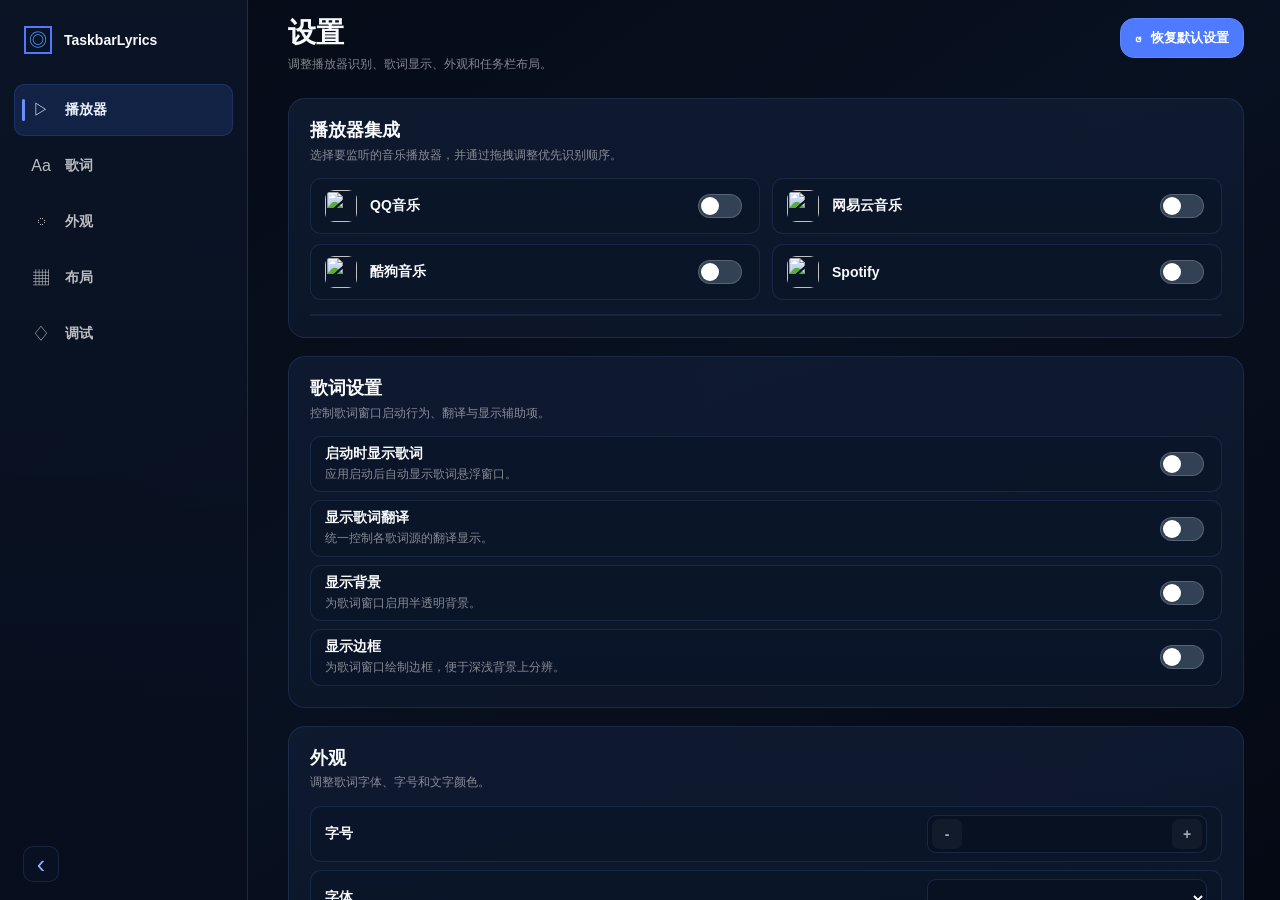
==== TaskbarLyrics.App/Web/Settings/settings.html @ d5cdf422 "pref 歌词样式调整" ====
<!doctype html>
<html lang="zh-CN">
<head>
  <meta charset="utf-8">
  <meta name="viewport" content="width=device-width, initial-scale=1">
  <title>TaskbarLyrics 设置</title>
  <link rel="stylesheet" href="settings.css">
</head>
<body>
  <div class="window">
    <aside id="sidebar" class="sidebar">
      <div class="brand">
        <div class="brand-icon">◎</div>
        <strong>TaskbarLyrics</strong>
      </div>
      <nav class="nav">
        <button class="nav-item active" data-target="players"><span>▷</span><b>播放器</b></button>
        <button class="nav-item" data-target="lyrics"><span>Aa</span><b>歌词</b></button>
        <button class="nav-item" data-target="appearance"><span>◌</span><b>外观</b></button>
        <button class="nav-item" data-target="layout"><span>▦</span><b>布局</b></button>
        <button class="nav-item" data-target="debug"><span>♢</span><b>调试</b></button>
      </nav>
      <button id="sidebarToggle" class="collapse" title="收缩侧边栏">‹</button>
    </aside>

    <main class="main">
      <header class="header">
        <div>
          <h1>设置</h1>
          <p>调整播放器识别、歌词显示、外观和任务栏布局。</p>
        </div>
        <button id="resetButton" class="reset"><span>↺</span>恢复默认设置</button>
      </header>

      <div id="content" class="content">
        <section id="players" class="card reveal">
          <h2>播放器集成</h2>
          <p class="section-desc">选择要监听的音乐播放器，并通过拖拽调整优先识别顺序。</p>
          <div class="players">
            <label class="player"><img class="app-icon" src="../../Assets/PlayerIcons/QQ音乐.png" alt=""><strong>QQ音乐</strong><input data-key="enableQQMusic" type="checkbox"></label>
            <label class="player"><img class="app-icon" src="../../Assets/PlayerIcons/网易云音乐.png" alt=""><strong>网易云音乐</strong><input data-key="enableNetease" type="checkbox"></label>
            <label class="player"><img class="app-icon" src="../../Assets/PlayerIcons/酷狗音乐.png" alt=""><strong>酷狗音乐</strong><input data-key="enableKugou" type="checkbox"></label>
            <label class="player"><img class="app-icon" src="../../Assets/PlayerIcons/spotify.png" alt=""><strong>Spotify</strong><input data-key="enableSpotify" type="checkbox"></label>
          </div>
          <div id="sourceOrder" class="order" aria-label="播放器识别顺序"></div>
        </section>

        <section id="lyrics" class="card reveal">
          <h2>歌词设置</h2>
          <p class="section-desc">控制歌词窗口启动行为、翻译与显示辅助项。</p>
          <div class="rows">
            <label class="row"><span><strong>启动时显示歌词</strong><small>应用启动后自动显示歌词悬浮窗口。</small></span><input data-key="showLyricsOnStartup" type="checkbox"></label>
            <label class="row"><span><strong>显示歌词翻译</strong><small>统一控制各歌词源的翻译显示。</small></span><input data-key="showLyricTranslation" type="checkbox"></label>
            <label class="row"><span><strong>显示背景</strong><small>为歌词窗口启用半透明背景。</small></span><input data-key="showBackground" type="checkbox"></label>
            <label class="row"><span><strong>显示边框</strong><small>为歌词窗口绘制边框，便于深浅背景上分辨。</small></span><input data-key="showBorder" type="checkbox"></label>
          </div>
        </section>

        <section id="appearance" class="card reveal">
          <h2>外观</h2>
          <p class="section-desc">调整歌词字体、字号和文字颜色。</p>
          <div class="rows">
            <label class="form-row"><strong>字号</strong><div class="stepper" data-key="fontSize" data-min="10" data-max="40" data-step="1" data-decimals="0"><button data-step="-1">-</button><input data-key="fontSize" inputmode="decimal"><button data-step="1">+</button></div></label>
            <label class="form-row"><strong>字体</strong><select data-key="fontFamily"></select></label>
            <label class="form-row"><strong>字重</strong><select data-key="fontWeight"><option value="Light">细体</option><option value="Normal">常规</option><option value="Medium">中等</option><option value="SemiBold">半粗体</option><option value="Bold">粗体</option></select></label>
            <div class="form-row"><strong>文字颜色</strong><div id="colorPicker" class="color-control" role="button" tabindex="0"><span id="colorSwatch" class="swatch"></span><input data-key="foregroundColor" spellcheck="false"><i>✎</i></div></div>
          </div>
        </section>

        <section id="layout" class="card reveal">
          <h2>窗口设置</h2>
          <p class="section-desc">调整任务栏歌词窗口的位置、宽度与透明度。</p>
          <div class="rows">
            <label class="form-row"><span><strong>背景不透明度</strong><small>范围 0 到 1，数值越大背景越不透明。</small></span><div class="stepper" data-key="backgroundOpacity" data-min="0" data-max="1" data-step="0.05" data-decimals="2"><button data-step="-1">-</button><input data-key="backgroundOpacity" inputmode="decimal"><button data-step="1">+</button></div></label>
            <label class="form-row"><strong>窗口宽度 (px)</strong><div class="stepper" data-key="windowWidth" data-min="320" data-max="1400" data-step="10" data-decimals="0"><button data-step="-1">-</button><input data-key="windowWidth" inputmode="decimal"><button data-step="1">+</button></div></label>
            <label class="form-row"><strong>水平锚点</strong><select data-key="horizontalAnchor"><option value="Left">左侧</option><option value="Center">居中</option><option value="Right">右侧</option></select></label>
            <label class="form-row"><strong>X 偏移 (px)</strong><div class="stepper" data-key="xOffset" data-min="-2000" data-max="2000" data-step="10" data-decimals="0"><button data-step="-1">-</button><input data-key="xOffset" inputmode="decimal"><button data-step="1">+</button></div></label>
            <label class="form-row"><strong>Y 偏移 (px)</strong><div class="stepper" data-key="yOffset" data-min="-2000" data-max="2000" data-step="10" data-decimals="0"><button data-step="-1">-</button><input data-key="yOffset" inputmode="decimal"><button data-step="1">+</button></div></label>
          </div>
        </section>

        <section id="debug" class="card reveal">
          <h2>数据与调试</h2>
          <p class="section-desc">清理缓存或打开辅助调试选项。</p>
          <div class="rows">
            <label class="row"><span><strong>SMTC 时间轴监视器</strong><small>用于观察播放器时间轴数据，排查同步问题。</small></span><input data-key="enableSmtcTimelineMonitor" type="checkbox"></label>
            <div class="row"><span><strong>歌词缓存</strong><small>清除后首次重新匹配会稍慢。</small></span><button id="clearCacheButton" class="danger">清除缓存</button></div>
          </div>
        </section>
      </div>
    </main>
  </div>
  <script src="settings.js"></script>
</body>
</html>
---- TaskbarLyrics.App/Web/Settings/settings.css ----
:root {
  color-scheme: dark;
  --bg: #070e1d;
  --sidebar: rgba(7, 14, 29, .96);
  --card: rgba(13, 24, 43, .84);
  --row: rgba(11, 21, 40, .78);
  --input: rgba(8, 17, 34, .95);
  --line: rgba(120, 160, 255, .13);
  --line-strong: rgba(120, 160, 255, .22);
  --text: #f8fafc;
  --muted: rgba(255, 255, 255, .50);
  --muted-2: rgba(255, 255, 255, .34);
  --accent: #4d7aff;
  --accent-soft: rgba(77, 122, 255, .15);
  --focus: rgba(107, 145, 255, .50);
}

* { box-sizing: border-box; }

@media (prefers-reduced-motion: reduce) {
  *,
  *::before,
  *::after {
    animation-duration: .001ms !important;
    animation-iteration-count: 1 !important;
    scroll-behavior: auto !important;
    transition-duration: .001ms !important;
  }
}

html,
body {
  width: 100%;
  height: 100%;
  margin: 0;
  overflow: hidden;
  background: var(--bg);
  color: var(--text);
  font-family: "Segoe UI Variable Text", "Segoe UI", "Microsoft YaHei UI", sans-serif;
  font-size: 14px;
}

button,
input,
select {
  font: inherit;
}

button {
  cursor: pointer;
}

.window {
  width: 100%;
  height: 100%;
  display: grid;
  grid-template-columns: 248px minmax(0, 1fr);
  background: linear-gradient(145deg, #050a15 0%, #081121 50%, #050914 100%);
  transition: grid-template-columns .2s cubic-bezier(.2, .8, .2, 1);
}

.sidebar {
  position: relative;
  display: grid;
  grid-template-rows: 80px 1fr 72px;
  overflow: hidden;
  background: linear-gradient(180deg, rgba(13, 24, 43, .75), var(--sidebar));
  border-right: 1px solid rgba(120, 160, 255, .18);
  will-change: transform;
}

.window.collapsed {
  grid-template-columns: 72px minmax(0, 1fr);
}

.brand {
  display: flex;
  align-items: center;
  gap: 12px;
  padding: 0 24px;
  white-space: nowrap;
  font-size: 20px;
  animation: slideIn .24s cubic-bezier(.2, .8, .2, 1) both;
}

.brand-icon {
  width: 28px;
  height: 28px;
  display: grid;
  place-items: center;
  color: #55a2ff;
  border: 2px solid #4d7aff;
  font-size: 18px;
  line-height: 1;
}

.brand strong,
.nav b {
  transition: opacity .14s ease, transform .18s cubic-bezier(.2, .8, .2, 1);
}

.window.collapsed .brand strong,
.window.collapsed .nav b {
  opacity: 0;
  transform: translateX(-6px);
  pointer-events: none;
}

.nav {
  display: grid;
  align-content: start;
  gap: 4px;
  padding: 4px 14px 0;
}

.nav-item {
  position: relative;
  height: 52px;
  display: flex;
  align-items: center;
  gap: 10px;
  border: 1px solid transparent;
  border-radius: 10px;
  padding: 0 12px;
  background: transparent;
  color: rgba(255, 255, 255, .72);
  text-align: left;
  overflow: hidden;
  white-space: nowrap;
  transition:
    background .14s ease,
    border-color .14s ease,
    color .14s ease,
    transform .16s cubic-bezier(.2, .8, .2, 1);
}

.nav-item:nth-child(1) { animation: slideIn .22s .02s cubic-bezier(.2, .8, .2, 1) both; }
.nav-item:nth-child(2) { animation: slideIn .22s .04s cubic-bezier(.2, .8, .2, 1) both; }
.nav-item:nth-child(3) { animation: slideIn .22s .06s cubic-bezier(.2, .8, .2, 1) both; }
.nav-item:nth-child(4) { animation: slideIn .22s .08s cubic-bezier(.2, .8, .2, 1) both; }
.nav-item:nth-child(5) { animation: slideIn .22s .10s cubic-bezier(.2, .8, .2, 1) both; }

.nav-item:active {
  transform: scale(.985);
}

.nav-item span {
  flex: 0 0 28px;
  width: 28px;
  text-align: center;
  font-size: 16px;
}

.nav-item.active {
  color: #eaf2ff;
  background: var(--accent-soft);
  border-color: rgba(77, 122, 255, .18);
}

.nav-item.active::before {
  content: "";
  position: absolute;
  left: 7px;
  width: 3px;
  height: 22px;
  border-radius: 999px;
  background: #6b91ff;
  animation: markerIn .18s cubic-bezier(.2, .8, .2, 1) both;
}

.nav-item:hover {
  color: #fff;
  background: rgba(255, 255, 255, .04);
  transform: translateX(2px);
}

.collapse {
  width: 36px;
  height: 36px;
  margin-left: 23px;
  align-self: center;
  border-radius: 10px;
  border: 1px solid rgba(120, 160, 255, .14);
  background: rgba(11, 21, 40, .54);
  color: #8fb0ff;
  font-size: 25px;
  line-height: 30px;
  transition: background .12s ease, border-color .12s ease, transform .16s ease;
  will-change: transform;
}

.window.collapsed .collapse {
  transform: rotate(180deg);
}

.collapse:hover {
  background: rgba(77, 122, 255, .10);
  border-color: rgba(120, 160, 255, .24);
}

.main {
  min-width: 0;
  overflow: hidden;
  animation: fadeIn .22s ease both;
}

.header {
  height: 98px;
  display: grid;
  grid-template-columns: 1fr auto;
  align-items: start;
  padding: 18px 36px 0 40px;
}

h1,
h2,
p {
  margin: 0;
}

h1 {
  font-size: 28px;
  line-height: 1.1;
  font-weight: 650;
}

h2 {
  font-size: 18px;
  line-height: 1.2;
  font-weight: 650;
}

p,
small {
  color: var(--muted);
  line-height: 1.45;
}

.header p {
  margin-top: 7px;
  font-size: 12px;
}

.reset {
  height: 40px;
  display: flex;
  align-items: center;
  gap: 9px;
  padding: 0 14px;
  border-radius: 14px;
  border: 1px solid #5f87ff;
  background: #4d7aff;
  color: #ffffff;
  font-size: 13px;
  font-weight: 620;
  transition:
    background .14s ease,
    border-color .14s ease,
    color .14s ease,
    transform .16s cubic-bezier(.2, .8, .2, 1);
}

.reset:hover {
  border-color: #7da0ff;
  background: #638cff;
  transform: translateY(-1px);
}

.reset:active {
  transform: translateY(0) scale(.985);
}

.content {
  height: calc(100% - 98px);
  overflow-y: auto;
  overflow-x: hidden;
  padding: 0 36px 36px 40px;
  scroll-behavior: smooth;
}

.content::-webkit-scrollbar {
  width: 10px;
}

.content::-webkit-scrollbar-thumb {
  border: 2px solid transparent;
  border-radius: 999px;
  background: rgba(226, 232, 240, .34);
  background-clip: content-box;
}

.card {
  margin-bottom: 18px;
  padding: 21px;
  border: 1px solid var(--line);
  border-radius: 17px;
  background: linear-gradient(180deg, rgba(16, 28, 52, .82), var(--card));
  transform-origin: center top;
  transition:
    border-color .16s ease,
    background .16s ease,
    transform .18s cubic-bezier(.2, .8, .2, 1);
}

.reveal {
  animation: rise .28s cubic-bezier(.2, .8, .2, 1) both;
}

.reveal:nth-child(2) { animation-delay: .03s; }
.reveal:nth-child(3) { animation-delay: .06s; }
.reveal:nth-child(4) { animation-delay: .09s; }
.reveal:nth-child(5) { animation-delay: .12s; }

@keyframes rise {
  from { opacity: 0; transform: translateY(14px) scale(.995); }
  to { opacity: 1; transform: translateY(0); }
}

@keyframes fadeIn {
  from { opacity: 0; }
  to { opacity: 1; }
}

@keyframes slideIn {
  from { opacity: 0; transform: translateX(-8px); }
  to { opacity: 1; transform: translateX(0); }
}

@keyframes markerIn {
  from { opacity: 0; transform: scaleY(.45); }
  to { opacity: 1; transform: scaleY(1); }
}

@keyframes tapPulse {
  0% { transform: scale(1); }
  45% { transform: scale(.985); }
  100% { transform: scale(1); }
}

@keyframes softPulse {
  0% { border-color: rgba(120, 160, 255, .13); }
  50% { border-color: rgba(107, 145, 255, .46); }
  100% { border-color: rgba(120, 160, 255, .13); }
}

.section-desc {
  margin-top: 5px;
  margin-bottom: 14px;
  font-size: 12px;
}

.players {
  display: grid;
  grid-template-columns: 1fr 1fr;
  gap: 10px 12px;
}

.player,
.row,
.form-row {
  min-height: 56px;
  border-radius: 11px;
  border: 1px solid rgba(120, 160, 255, .13);
  background: var(--row);
  transition:
    background .14s ease,
    border-color .14s ease,
    transform .16s cubic-bezier(.2, .8, .2, 1);
}

.player:hover,
.row:hover,
.form-row:hover {
  border-color: rgba(120, 160, 255, .30);
  background: rgba(13, 26, 49, .80);
  transform: translateY(-1px);
}

.player.setting-updated,
.row.setting-updated,
.form-row.setting-updated {
  animation: softPulse .38s ease;
}

.player {
  display: grid;
  grid-template-columns: auto 1fr auto;
  align-items: center;
  gap: 13px;
  padding: 0 14px;
}

.app-icon {
  width: 32px;
  height: 32px;
  display: block;
  border-radius: 9px;
  object-fit: cover;
  transition: transform .16s cubic-bezier(.2, .8, .2, 1);
}

.player:hover .app-icon {
  transform: scale(1.04);
}

.rows {
  display: grid;
  gap: 8px;
}

.row,
.form-row {
  display: grid;
  grid-template-columns: 1fr 280px;
  align-items: center;
  gap: 16px;
  padding: 8px 14px;
}

strong {
  font-size: 14px;
  font-weight: 640;
}

small {
  display: block;
  margin-top: 3px;
  font-size: 12px;
}

input[type="checkbox"] {
  appearance: none;
  width: 44px;
  height: 24px;
  justify-self: end;
  border-radius: 999px;
  border: 1px solid rgba(255, 255, 255, .18);
  background: #334155;
  padding: 2px;
  transition: background .14s ease, border-color .14s ease, transform .16s cubic-bezier(.2, .8, .2, 1);
}

input[type="checkbox"]::after {
  content: "";
  display: block;
  width: 18px;
  height: 18px;
  border-radius: 50%;
  background: #fff;
  transform: translateX(0);
  transition: transform .18s cubic-bezier(.2, .8, .2, 1);
}

input[type="checkbox"]:checked {
  background: var(--accent);
  border-color: #6b91ff;
}

input[type="checkbox"]:active {
  transform: scale(.96);
}

input[type="checkbox"]:checked::after {
  transform: translateX(20px);
}

select,
.stepper,
.color-control {
  width: 280px;
  height: 38px;
  border-radius: 9px;
  border: 1px solid rgba(120, 160, 255, .16);
  background: var(--input);
  color: #f8fafc;
  font-size: 14px;
  transition:
    background .14s ease,
    border-color .14s ease,
    transform .16s cubic-bezier(.2, .8, .2, 1);
}

select {
  padding: 0 12px;
  outline: 0;
}

select:focus,
.stepper:focus-within,
.color-control:focus-within {
  border-color: var(--focus);
  transform: translateY(-1px);
}

.stepper {
  display: grid;
  grid-template-columns: 30px 1fr 30px;
  gap: 4px;
  padding: 3px 4px;
}

.stepper button,
.color-control i {
  width: 30px;
  height: 30px;
  display: grid;
  place-items: center;
  border: 0;
  border-radius: 7px;
  background: rgba(255, 255, 255, .045);
  color: rgba(255, 255, 255, .64);
  font-weight: 650;
  font-style: normal;
  transition:
    background .12s ease,
    color .12s ease,
    transform .14s cubic-bezier(.2, .8, .2, 1);
}

.stepper button:hover {
  background: rgba(77, 122, 255, .16);
  color: #dce8ff;
  transform: scale(1.04);
}

.stepper button:active {
  transform: scale(.94);
}

.stepper input,
.color-control input {
  min-width: 0;
  width: 100%;
  border: 0;
  outline: 0;
  background: transparent;
  color: #f8fafc;
  text-align: center;
}

.color-control {
  display: grid;
  grid-template-columns: auto 1fr auto;
  align-items: center;
  gap: 10px;
  padding: 0 10px;
  cursor: pointer;
}

.color-control input {
  text-align: left;
  pointer-events: auto;
}

.swatch {
  width: 22px;
  height: 22px;
  border-radius: 7px;
  background: #fff;
  border: 1px solid rgba(255, 255, 255, .52);
  box-shadow: inset 0 0 0 1px rgba(0, 0, 0, .16);
  transition: transform .16s cubic-bezier(.2, .8, .2, 1);
}

.danger {
  justify-self: end;
  width: 96px;
  height: 38px;
  border-radius: 10px;
  border: 1px solid #fb923c;
  background: #ea580c;
  color: #ffffff;
  font-weight: 650;
  transition:
    background .14s ease,
    border-color .14s ease,
    transform .16s cubic-bezier(.2, .8, .2, 1);
}

.danger:hover {
  border-color: #fdba74;
  background: #f97316;
  transform: translateY(-1px);
}

.danger:active {
  transform: translateY(0) scale(.985);
}

.order {
  margin-top: 14px;
  overflow: hidden;
  border: 1px solid rgba(120, 160, 255, .12);
  border-radius: 12px;
  background: rgba(8, 17, 34, .56);
}

.order-item {
  height: 40px;
  display: grid;
  grid-template-columns: 34px 26px 1fr;
  align-items: center;
  gap: 10px;
  padding: 0 18px;
  border-bottom: 1px solid rgba(255, 255, 255, .055);
  cursor: grab;
  transition:
    background .14s ease,
    opacity .14s ease,
    transform .16s cubic-bezier(.2, .8, .2, 1);
}

.order-item:hover {
  background: rgba(77, 122, 255, .08);
  transform: translateX(2px);
}

.order-icon {
  width: 22px;
  height: 22px;
  display: block;
  border-radius: 6px;
  object-fit: cover;
}

.order-item:last-child {
  border-bottom: 0;
}

.order-item.dragging {
  opacity: .45;
  transform: scale(.99);
}

.handle {
  color: var(--muted-2);
}
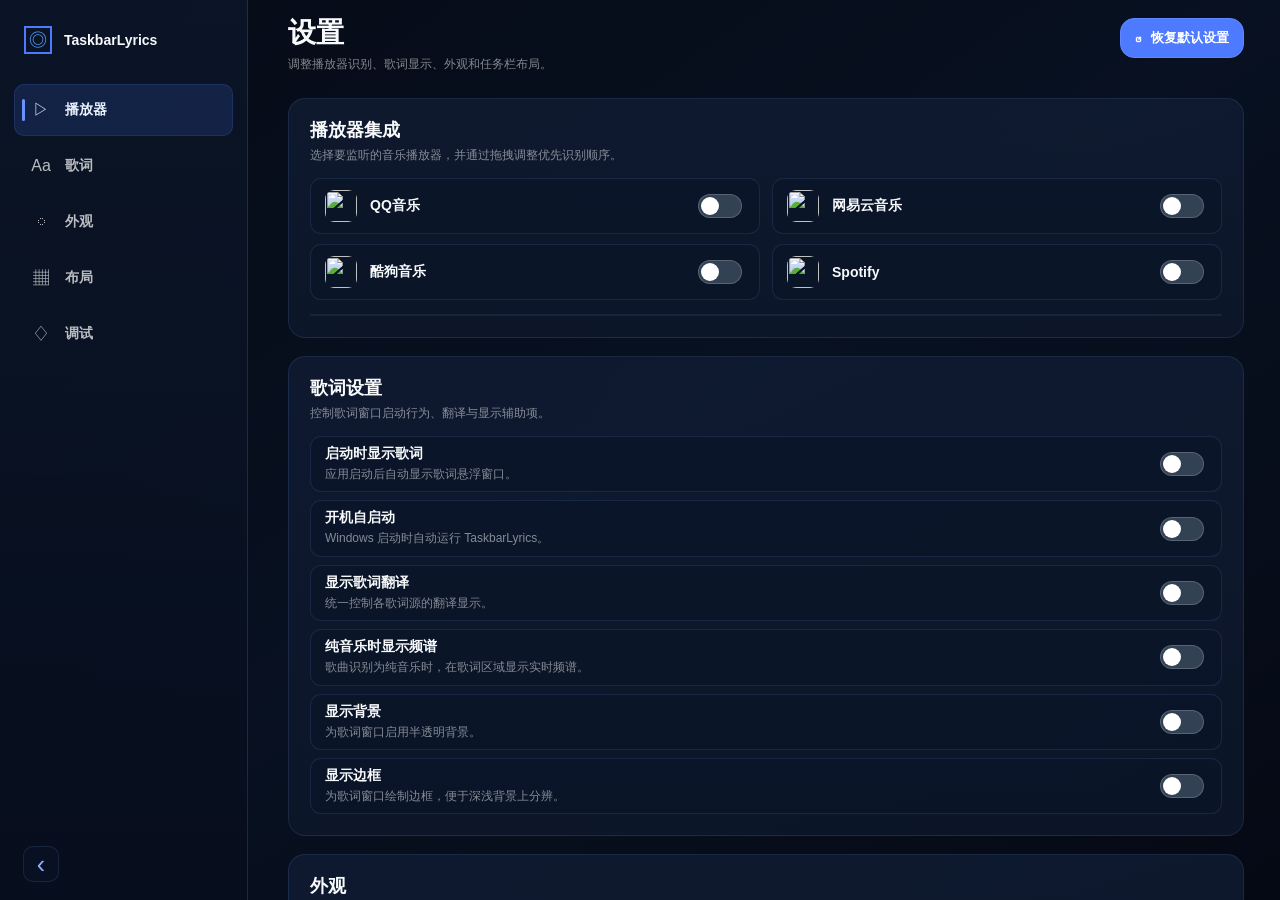
==== commit 712c18d4: "feat: 添加开机自启动功能及相关设置" ====
--- a/TaskbarLyrics.App/Web/Settings/settings.html
+++ b/TaskbarLyrics.App/Web/Settings/settings.html
@@ -50,7 +50,9 @@
           <p class="section-desc">控制歌词窗口启动行为、翻译与显示辅助项。</p>
           <div class="rows">
             <label class="row"><span><strong>启动时显示歌词</strong><small>应用启动后自动显示歌词悬浮窗口。</small></span><input data-key="showLyricsOnStartup" type="checkbox"></label>
+            <label class="row"><span><strong>开机自启动</strong><small>Windows 启动时自动运行 TaskbarLyrics。</small></span><input data-key="enableAutoStart" type="checkbox"></label>
             <label class="row"><span><strong>显示歌词翻译</strong><small>统一控制各歌词源的翻译显示。</small></span><input data-key="showLyricTranslation" type="checkbox"></label>
+            <label class="row"><span><strong>纯音乐时显示频谱</strong><small>歌曲识别为纯音乐时，在歌词区域显示实时频谱。</small></span><input data-key="enablePureMusicSpectrum" type="checkbox"></label>
             <label class="row"><span><strong>显示背景</strong><small>为歌词窗口启用半透明背景。</small></span><input data-key="showBackground" type="checkbox"></label>
             <label class="row"><span><strong>显示边框</strong><small>为歌词窗口绘制边框，便于深浅背景上分辨。</small></span><input data-key="showBorder" type="checkbox"></label>
           </div>
@@ -63,7 +65,8 @@
             <label class="form-row"><strong>字号</strong><div class="stepper" data-key="fontSize" data-min="10" data-max="40" data-step="1" data-decimals="0"><button data-step="-1">-</button><input data-key="fontSize" inputmode="decimal"><button data-step="1">+</button></div></label>
             <label class="form-row"><strong>字体</strong><select data-key="fontFamily"></select></label>
             <label class="form-row"><strong>字重</strong><select data-key="fontWeight"><option value="Light">细体</option><option value="Normal">常规</option><option value="Medium">中等</option><option value="SemiBold">半粗体</option><option value="Bold">粗体</option></select></label>
-            <div class="form-row"><strong>文字颜色</strong><div id="colorPicker" class="color-control" role="button" tabindex="0"><span id="colorSwatch" class="swatch"></span><input data-key="foregroundColor" spellcheck="false"><i>✎</i></div></div>
+            <div class="form-row"><strong>文字颜色</strong><div class="color-mode-control"><select data-key="foregroundColorMode"><option value="Dark">深色</option><option value="Light">浅色</option><option value="Custom">自定义</option></select><button id="colorPicker" class="color-control" type="button"><span id="colorSwatch" class="swatch"></span><span id="colorValue">#FFFFFFFF</span><i>✎</i></button></div></div>
+            <label class="row"><span><strong>文字阴影</strong><small>为歌词文字增加轻量阴影，提高复杂背景上的可读性。</small></span><input data-key="showTextShadow" type="checkbox"></label>
           </div>
         </section>
 
@@ -84,6 +87,7 @@
           <p class="section-desc">清理缓存或打开辅助调试选项。</p>
           <div class="rows">
             <label class="row"><span><strong>SMTC 时间轴监视器</strong><small>用于观察播放器时间轴数据，排查同步问题。</small></span><input data-key="enableSmtcTimelineMonitor" type="checkbox"></label>
+            <div class="row"><span><strong>频谱调试</strong><small>打开临时滑块面板，实时调整频谱响应参数。</small></span><button id="spectrumTuningButton" class="primary">打开调试</button></div>
             <div class="row"><span><strong>歌词缓存</strong><small>清除后首次重新匹配会稍慢。</small></span><button id="clearCacheButton" class="danger">清除缓存</button></div>
           </div>
         </section>
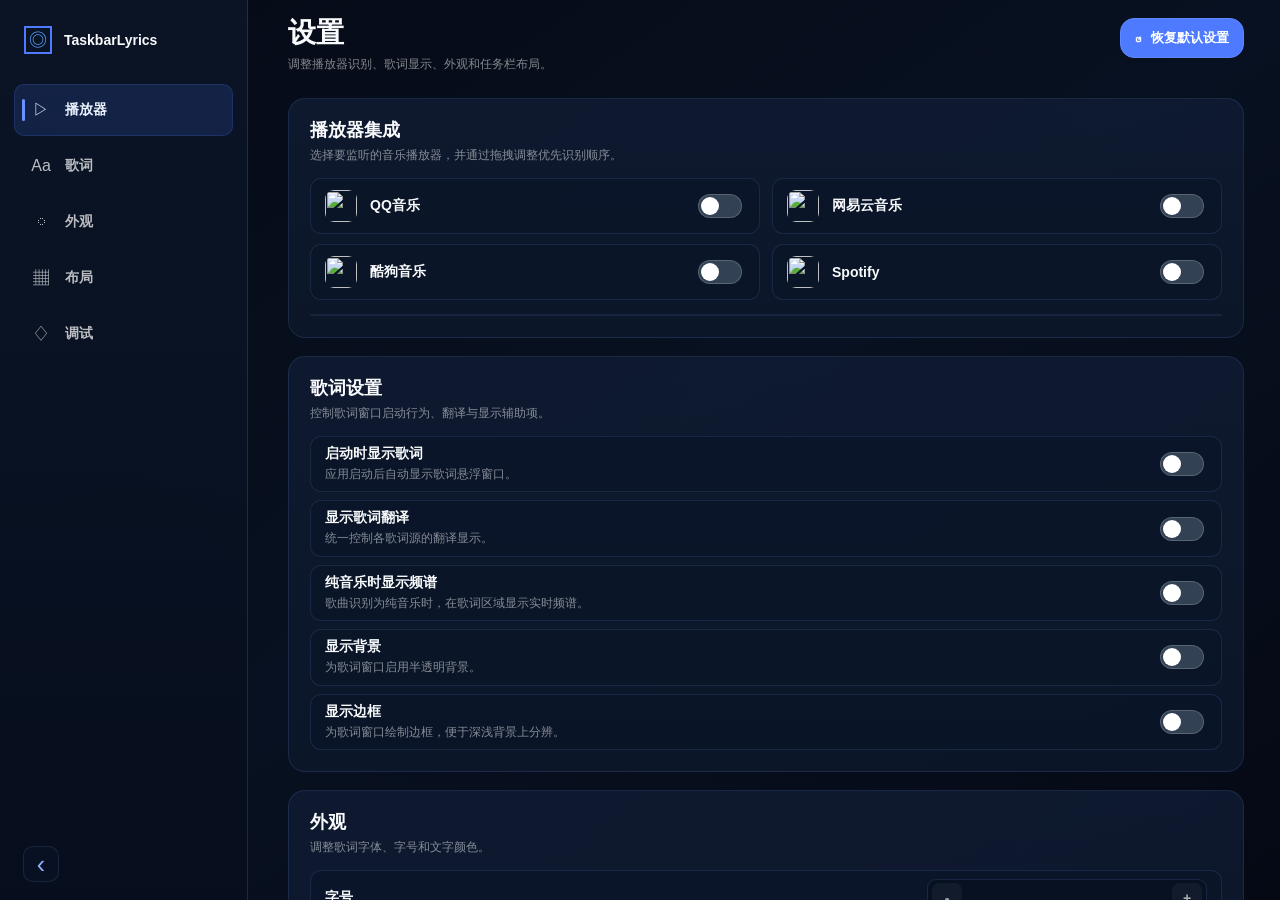
==== commit d020960c: "添加歌词窗口的置顶选择开关 (#1) * Update AppSettings.cs  * Update MainWindow.xaml.cs  * Update SettingsWindow.xam" ====
--- a/TaskbarLyrics.App/Web/Settings/settings.html
+++ b/TaskbarLyrics.App/Web/Settings/settings.html
@@ -50,7 +50,6 @@
           <p class="section-desc">控制歌词窗口启动行为、翻译与显示辅助项。</p>
           <div class="rows">
             <label class="row"><span><strong>启动时显示歌词</strong><small>应用启动后自动显示歌词悬浮窗口。</small></span><input data-key="showLyricsOnStartup" type="checkbox"></label>
-            <label class="row"><span><strong>开机自启动</strong><small>Windows 启动时自动运行 TaskbarLyrics。</small></span><input data-key="enableAutoStart" type="checkbox"></label>
             <label class="row"><span><strong>显示歌词翻译</strong><small>统一控制各歌词源的翻译显示。</small></span><input data-key="showLyricTranslation" type="checkbox"></label>
             <label class="row"><span><strong>纯音乐时显示频谱</strong><small>歌曲识别为纯音乐时，在歌词区域显示实时频谱。</small></span><input data-key="enablePureMusicSpectrum" type="checkbox"></label>
             <label class="row"><span><strong>显示背景</strong><small>为歌词窗口启用半透明背景。</small></span><input data-key="showBackground" type="checkbox"></label>
@@ -79,6 +78,7 @@
             <label class="form-row"><strong>水平锚点</strong><select data-key="horizontalAnchor"><option value="Left">左侧</option><option value="Center">居中</option><option value="Right">右侧</option></select></label>
             <label class="form-row"><strong>X 偏移 (px)</strong><div class="stepper" data-key="xOffset" data-min="-2000" data-max="2000" data-step="10" data-decimals="0"><button data-step="-1">-</button><input data-key="xOffset" inputmode="decimal"><button data-step="1">+</button></div></label>
             <label class="form-row"><strong>Y 偏移 (px)</strong><div class="stepper" data-key="yOffset" data-min="-2000" data-max="2000" data-step="10" data-decimals="0"><button data-step="-1">-</button><input data-key="yOffset" inputmode="decimal"><button data-step="1">+</button></div></label>
+            <label class="row"><span><strong>强制歌词置顶</strong><small>启用后歌词窗口将保持最高优先级，会覆盖在全屏应用之上。关闭时不会遮挡全屏应用。</small></span><input data-key="forceAlwaysOnTop" type="checkbox"></label>
           </div>
         </section>
 
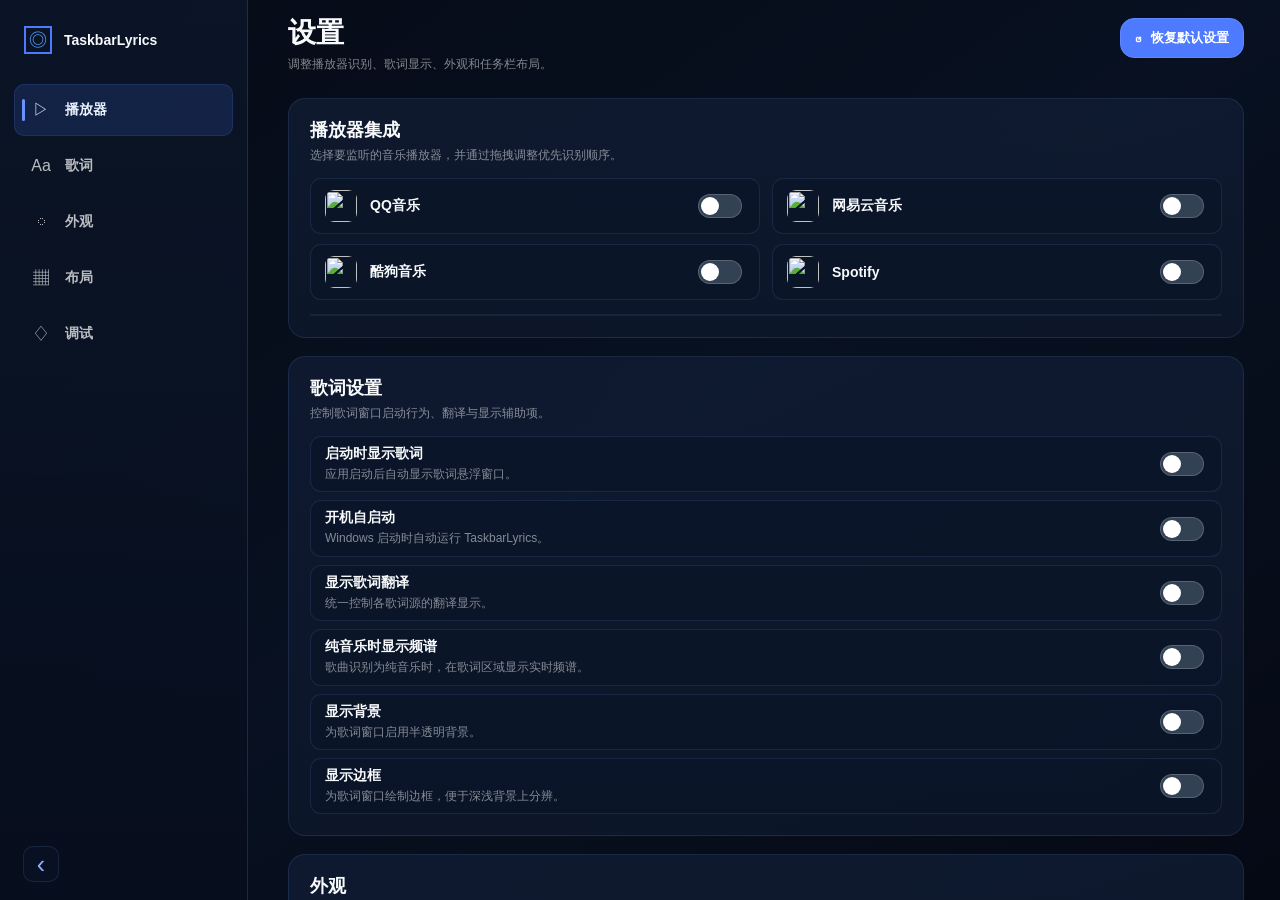
==== commit 6a5e8f43: "refactor: sync Windows startup setting" ====
--- a/TaskbarLyrics.App/Web/Settings/settings.html
+++ b/TaskbarLyrics.App/Web/Settings/settings.html
@@ -50,6 +50,7 @@
           <p class="section-desc">控制歌词窗口启动行为、翻译与显示辅助项。</p>
           <div class="rows">
             <label class="row"><span><strong>启动时显示歌词</strong><small>应用启动后自动显示歌词悬浮窗口。</small></span><input data-key="showLyricsOnStartup" type="checkbox"></label>
+            <label class="row"><span><strong>开机自启动</strong><small>Windows 启动时自动运行 TaskbarLyrics。</small></span><input data-key="startWithWindows" type="checkbox"></label>
             <label class="row"><span><strong>显示歌词翻译</strong><small>统一控制各歌词源的翻译显示。</small></span><input data-key="showLyricTranslation" type="checkbox"></label>
             <label class="row"><span><strong>纯音乐时显示频谱</strong><small>歌曲识别为纯音乐时，在歌词区域显示实时频谱。</small></span><input data-key="enablePureMusicSpectrum" type="checkbox"></label>
             <label class="row"><span><strong>显示背景</strong><small>为歌词窗口启用半透明背景。</small></span><input data-key="showBackground" type="checkbox"></label>
@@ -78,7 +79,6 @@
             <label class="form-row"><strong>水平锚点</strong><select data-key="horizontalAnchor"><option value="Left">左侧</option><option value="Center">居中</option><option value="Right">右侧</option></select></label>
             <label class="form-row"><strong>X 偏移 (px)</strong><div class="stepper" data-key="xOffset" data-min="-2000" data-max="2000" data-step="10" data-decimals="0"><button data-step="-1">-</button><input data-key="xOffset" inputmode="decimal"><button data-step="1">+</button></div></label>
             <label class="form-row"><strong>Y 偏移 (px)</strong><div class="stepper" data-key="yOffset" data-min="-2000" data-max="2000" data-step="10" data-decimals="0"><button data-step="-1">-</button><input data-key="yOffset" inputmode="decimal"><button data-step="1">+</button></div></label>
-            <label class="row"><span><strong>强制歌词置顶</strong><small>启用后歌词窗口将保持最高优先级，会覆盖在全屏应用之上。关闭时不会遮挡全屏应用。</small></span><input data-key="forceAlwaysOnTop" type="checkbox"></label>
           </div>
         </section>
 
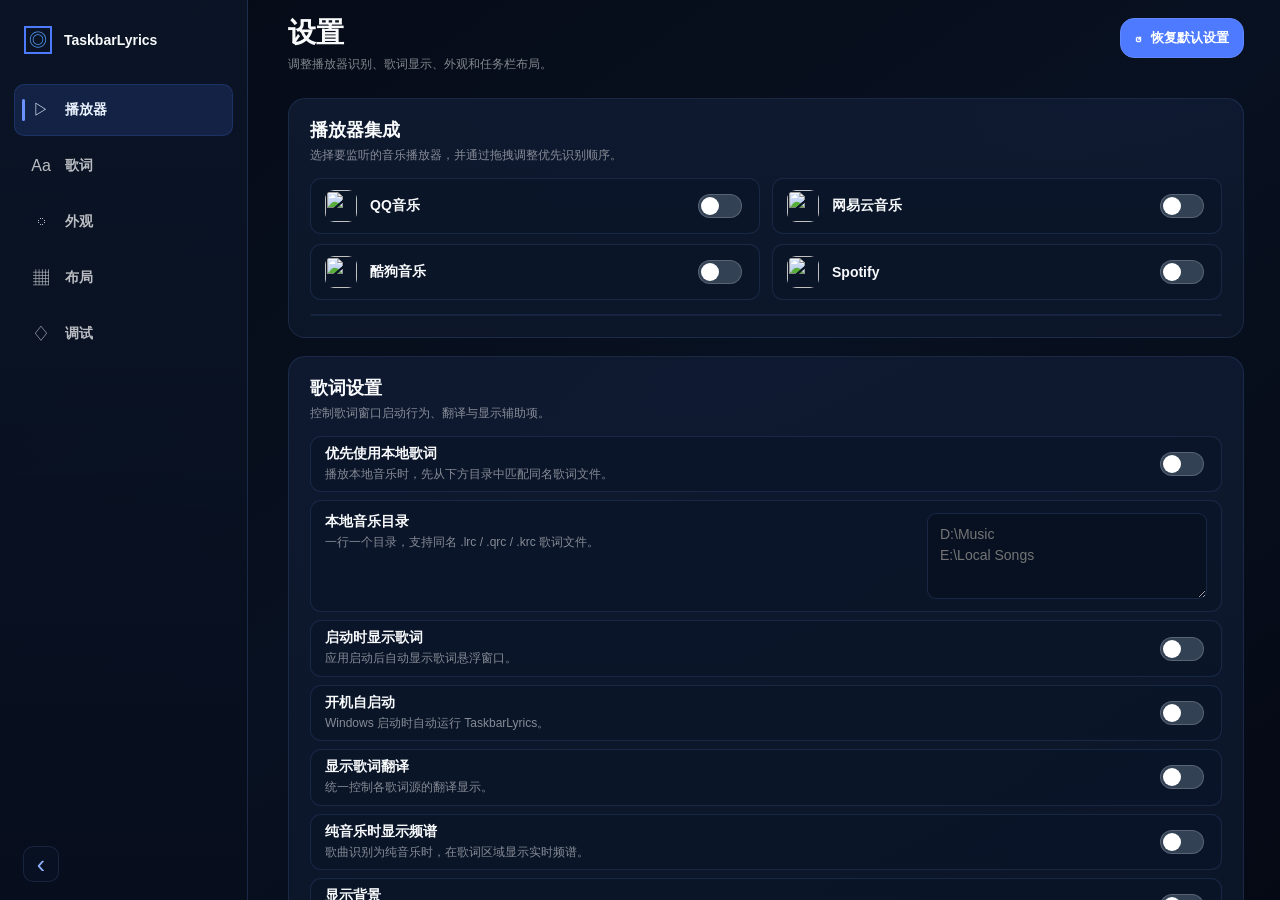
==== commit 7bc85364: "Add local lyric source support" ====
--- a/TaskbarLyrics.App/Web/Settings/settings.html
+++ b/TaskbarLyrics.App/Web/Settings/settings.html
@@ -49,6 +49,8 @@
           <h2>歌词设置</h2>
           <p class="section-desc">控制歌词窗口启动行为、翻译与显示辅助项。</p>
           <div class="rows">
+            <label class="row"><span><strong>优先使用本地歌词</strong><small>播放本地音乐时，先从下方目录中匹配同名歌词文件。</small></span><input data-key="enableLocalLyrics" type="checkbox"></label>
+            <label class="form-row local-folders-row"><span><strong>本地音乐目录</strong><small>一行一个目录，支持同名 .lrc / .qrc / .krc 歌词文件。</small></span><textarea data-key="localMusicFolders" spellcheck="false" placeholder="D:\Music&#10;E:\Local Songs"></textarea></label>
             <label class="row"><span><strong>启动时显示歌词</strong><small>应用启动后自动显示歌词悬浮窗口。</small></span><input data-key="showLyricsOnStartup" type="checkbox"></label>
             <label class="row"><span><strong>开机自启动</strong><small>Windows 启动时自动运行 TaskbarLyrics。</small></span><input data-key="startWithWindows" type="checkbox"></label>
             <label class="row"><span><strong>显示歌词翻译</strong><small>统一控制各歌词源的翻译显示。</small></span><input data-key="showLyricTranslation" type="checkbox"></label>
@@ -79,6 +81,7 @@
             <label class="form-row"><strong>水平锚点</strong><select data-key="horizontalAnchor"><option value="Left">左侧</option><option value="Center">居中</option><option value="Right">右侧</option></select></label>
             <label class="form-row"><strong>X 偏移 (px)</strong><div class="stepper" data-key="xOffset" data-min="-2000" data-max="2000" data-step="10" data-decimals="0"><button data-step="-1">-</button><input data-key="xOffset" inputmode="decimal"><button data-step="1">+</button></div></label>
             <label class="form-row"><strong>Y 偏移 (px)</strong><div class="stepper" data-key="yOffset" data-min="-2000" data-max="2000" data-step="10" data-decimals="0"><button data-step="-1">-</button><input data-key="yOffset" inputmode="decimal"><button data-step="1">+</button></div></label>
+            <label class="row"><span><strong>强制歌词置顶</strong><small>启用后歌词窗口将保持最高优先级，会覆盖在全屏应用之上。关闭时不会遮挡全屏应用。</small></span><input data-key="forceAlwaysOnTop" type="checkbox"></label>
           </div>
         </section>
 
--- a/TaskbarLyrics.App/Web/Settings/settings.css
+++ b/TaskbarLyrics.App/Web/Settings/settings.css
@@ -1,3 +1,19 @@
+@font-face {
+  font-family: "Source Han Sans SC";
+  src: url("../../Assets/Fonts/SourceHanSansSC-Regular.otf") format("opentype");
+  font-weight: 400;
+  font-style: normal;
+  font-display: swap;
+}
+
+@font-face {
+  font-family: "Source Han Sans SC";
+  src: url("../../Assets/Fonts/SourceHanSansSC-Bold.otf") format("opentype");
+  font-weight: 700;
+  font-style: normal;
+  font-display: swap;
+}
+
 :root {
   color-scheme: dark;
   --bg: #070e1d;
@@ -36,13 +52,14 @@
   overflow: hidden;
   background: var(--bg);
   color: var(--text);
-  font-family: "Segoe UI Variable Text", "Segoe UI", "Microsoft YaHei UI", sans-serif;
+  font-family: "Source Han Sans SC", "Segoe UI Variable Text", "Segoe UI", "Microsoft YaHei UI", sans-serif;
   font-size: 14px;
 }
 
 button,
 input,
-select {
+select,
+textarea {
   font: inherit;
 }
 
@@ -465,6 +482,7 @@
 }
 
 select,
+textarea,
 .stepper,
 .color-control {
   width: 280px;
@@ -480,16 +498,44 @@
     transform .16s cubic-bezier(.2, .8, .2, 1);
 }
 
+.color-mode-control {
+  width: 280px;
+  display: grid;
+  grid-template-columns: 1fr 136px;
+  gap: 8px;
+}
+
+.color-mode-control select,
+.color-mode-control .color-control {
+  width: 100%;
+}
+
 select {
   padding: 0 12px;
   outline: 0;
 }
 
+textarea {
+  height: auto;
+  min-height: 86px;
+  padding: 10px 12px;
+  outline: 0;
+  resize: vertical;
+  line-height: 1.45;
+}
+
 select:focus,
+textarea:focus,
 .stepper:focus-within,
 .color-control:focus-within {
   border-color: var(--focus);
   transform: translateY(-1px);
+}
+
+.local-folders-row {
+  align-items: start;
+  padding-top: 12px;
+  padding-bottom: 12px;
 }
 
 .stepper {
@@ -527,8 +573,7 @@
   transform: scale(.94);
 }
 
-.stepper input,
-.color-control input {
+.stepper input {
   min-width: 0;
   width: 100%;
   border: 0;
@@ -547,9 +592,20 @@
   cursor: pointer;
 }
 
-.color-control input {
+.color-control span:not(.swatch) {
+  min-width: 0;
+  overflow: hidden;
+  color: #f8fafc;
+  font-size: 12px;
   text-align: left;
-  pointer-events: auto;
+  text-overflow: ellipsis;
+  white-space: nowrap;
+}
+
+.color-control:disabled {
+  cursor: default;
+  opacity: .58;
+  transform: none;
 }
 
 .swatch {
@@ -562,7 +618,8 @@
   transition: transform .16s cubic-bezier(.2, .8, .2, 1);
 }
 
-.danger {
+.danger,
+.primary {
   justify-self: end;
   width: 96px;
   height: 38px;
@@ -577,6 +634,21 @@
     transform .16s cubic-bezier(.2, .8, .2, 1);
 }
 
+.primary {
+  border-color: #5f87ff;
+  background: #4d7aff;
+}
+
+.primary:hover {
+  border-color: #7da0ff;
+  background: #638cff;
+  transform: translateY(-1px);
+}
+
+.primary:active {
+  transform: translateY(0) scale(.985);
+}
+
 .danger:hover {
   border-color: #fdba74;
   background: #f97316;
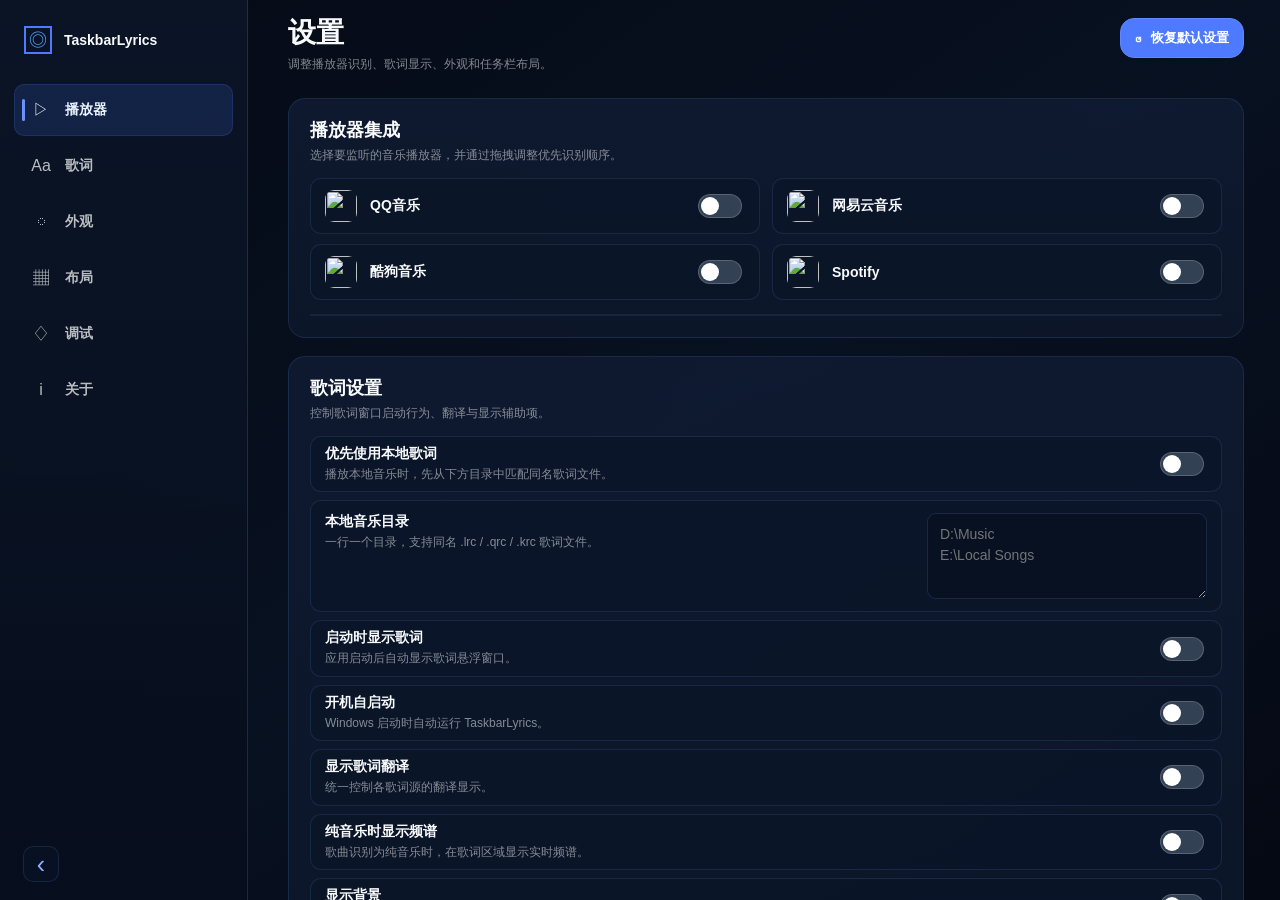
==== commit 17b2651d: "feat: 本地歌曲支持封面读取，设置页添加关于页" ====
--- a/TaskbarLyrics.App/Web/Settings/settings.html
+++ b/TaskbarLyrics.App/Web/Settings/settings.html
@@ -19,6 +19,7 @@
         <button class="nav-item" data-target="appearance"><span>◌</span><b>外观</b></button>
         <button class="nav-item" data-target="layout"><span>▦</span><b>布局</b></button>
         <button class="nav-item" data-target="debug"><span>♢</span><b>调试</b></button>
+        <button class="nav-item" data-target="about"><span>i</span><b>关于</b></button>
       </nav>
       <button id="sidebarToggle" class="collapse" title="收缩侧边栏">‹</button>
     </aside>
@@ -94,6 +95,31 @@
             <div class="row"><span><strong>歌词缓存</strong><small>清除后首次重新匹配会稍慢。</small></span><button id="clearCacheButton" class="danger">清除缓存</button></div>
           </div>
         </section>
+
+        <section id="about" class="card reveal">
+          <h2>关于</h2>
+          <div class="about-panel">
+            <div class="about-hero">
+              <div class="about-logo">●</div>
+              <strong>TaskbarLyrics</strong>
+              <p>一个开源、<span class="crossed-word">轻量</span>、现代化的任务栏歌词工具。</p>
+              <small id="appVersion">当前版本 --</small>
+            </div>
+            <div class="about-grid">
+              <div><span>开源仓库</span><button id="repositoryButton" class="link-button" type="button">GitHub</button></div>
+              <div><span>开源协议</span><strong>MIT License</strong></div>
+              <div><span>界面技术</span><strong>WPF + WebView2</strong></div>
+              <div><span>主要依赖</span><strong>WPF-UI / WebView2 / Lyricify</strong></div>
+            </div>
+            <div class="update-box">
+              <small id="updateStatus">从 GitHub Releases 检查是否有新版本。</small>
+              <div class="update-actions">
+                <button id="checkUpdateButton" class="primary wide" type="button">检查更新</button>
+                <button id="openReleaseButton" class="secondary wide hidden" type="button">打开发布页</button>
+              </div>
+            </div>
+          </div>
+        </section>
       </div>
     </main>
   </div>
--- a/TaskbarLyrics.App/Web/Settings/settings.css
+++ b/TaskbarLyrics.App/Web/Settings/settings.css
@@ -156,6 +156,7 @@
 .nav-item:nth-child(3) { animation: slideIn .22s .06s cubic-bezier(.2, .8, .2, 1) both; }
 .nav-item:nth-child(4) { animation: slideIn .22s .08s cubic-bezier(.2, .8, .2, 1) both; }
 .nav-item:nth-child(5) { animation: slideIn .22s .10s cubic-bezier(.2, .8, .2, 1) both; }
+.nav-item:nth-child(6) { animation: slideIn .22s .12s cubic-bezier(.2, .8, .2, 1) both; }
 
 .nav-item:active {
   transform: scale(.985);
@@ -327,6 +328,7 @@
 .reveal:nth-child(3) { animation-delay: .06s; }
 .reveal:nth-child(4) { animation-delay: .09s; }
 .reveal:nth-child(5) { animation-delay: .12s; }
+.reveal:nth-child(6) { animation-delay: .15s; }
 
 @keyframes rise {
   from { opacity: 0; transform: translateY(14px) scale(.995); }
@@ -619,7 +621,8 @@
 }
 
 .danger,
-.primary {
+.primary,
+.secondary {
   justify-self: end;
   width: 96px;
   height: 38px;
@@ -639,14 +642,35 @@
   background: #4d7aff;
 }
 
-.primary:hover {
+.secondary {
+  border-color: rgba(120, 160, 255, .22);
+  background: rgba(77, 122, 255, .12);
+}
+
+.primary:hover,
+.secondary:hover {
   border-color: #7da0ff;
   background: #638cff;
   transform: translateY(-1px);
 }
 
-.primary:active {
+.primary:active,
+.secondary:active {
   transform: translateY(0) scale(.985);
+}
+
+.primary:disabled {
+  cursor: default;
+  opacity: .62;
+  transform: none;
+}
+
+.wide {
+  width: 108px;
+}
+
+.hidden {
+  display: none !important;
 }
 
 .danger:hover {
@@ -707,3 +731,142 @@
 .handle {
   color: var(--muted-2);
 }
+
+.about-panel {
+  display: grid;
+  gap: 18px;
+  padding: 4px 0 2px;
+}
+
+.about-hero {
+  min-height: 156px;
+  display: grid;
+  justify-items: center;
+  align-items: center;
+  align-content: center;
+  gap: 8px;
+  padding: 24px 18px 20px;
+  border: 1px solid rgba(120, 160, 255, .13);
+  border-radius: 14px;
+  background: var(--row);
+  text-align: center;
+}
+
+.about-hero strong {
+  font-size: 24px;
+  line-height: 1.15;
+}
+
+.about-hero p {
+  max-width: 480px;
+  font-size: 13px;
+}
+
+.crossed-word {
+  position: relative;
+  display: inline-block;
+}
+
+.crossed-word::before,
+.crossed-word::after {
+  content: "";
+  position: absolute;
+  left: -2px;
+  right: -2px;
+  top: 50%;
+  height: 1.5px;
+  border-radius: 999px;
+  background: rgba(248, 250, 252, .82);
+  transform-origin: center;
+}
+
+.crossed-word::before {
+  transform: rotate(18deg);
+}
+
+.crossed-word::after {
+  transform: rotate(-18deg);
+}
+
+.about-logo {
+  width: 54px;
+  height: 54px;
+  display: grid;
+  place-items: center;
+  border: 2px solid #4d7aff;
+  color: #55a2ff;
+  font-size: 24px;
+  margin-bottom: 2px;
+}
+
+.about-grid {
+  display: grid;
+  grid-template-columns: repeat(4, minmax(0, 1fr));
+  gap: 8px;
+}
+
+.about-grid > div {
+  min-height: 74px;
+  display: grid;
+  grid-template-rows: auto 1fr;
+  align-items: center;
+  justify-items: center;
+  gap: 7px;
+  padding: 10px 14px;
+  border: 1px solid rgba(120, 160, 255, .13);
+  border-radius: 11px;
+  background: var(--row);
+  text-align: center;
+}
+
+.about-grid span {
+  color: var(--muted);
+  font-size: 12px;
+}
+
+.link-button {
+  width: max-content;
+  min-width: 76px;
+  height: 32px;
+  border-radius: 9px;
+  border: 1px solid rgba(120, 160, 255, .22);
+  background: rgba(77, 122, 255, .12);
+  color: #eaf2ff;
+  font-weight: 650;
+}
+
+.link-button:hover {
+  border-color: #7da0ff;
+  background: #4d7aff;
+}
+
+.update-actions {
+  display: flex;
+  justify-content: center;
+  gap: 8px;
+}
+
+.update-box {
+  min-height: 82px;
+  display: grid;
+  justify-items: center;
+  align-items: center;
+  gap: 10px;
+  padding: 15px;
+  border: 1px solid rgba(120, 160, 255, .13);
+  border-radius: 12px;
+  background: var(--row);
+  text-align: center;
+}
+
+#updateStatus[data-state="available"] {
+  color: #93c5fd;
+}
+
+#updateStatus[data-state="latest"] {
+  color: #86efac;
+}
+
+#updateStatus[data-state="error"] {
+  color: #fdba74;
+}
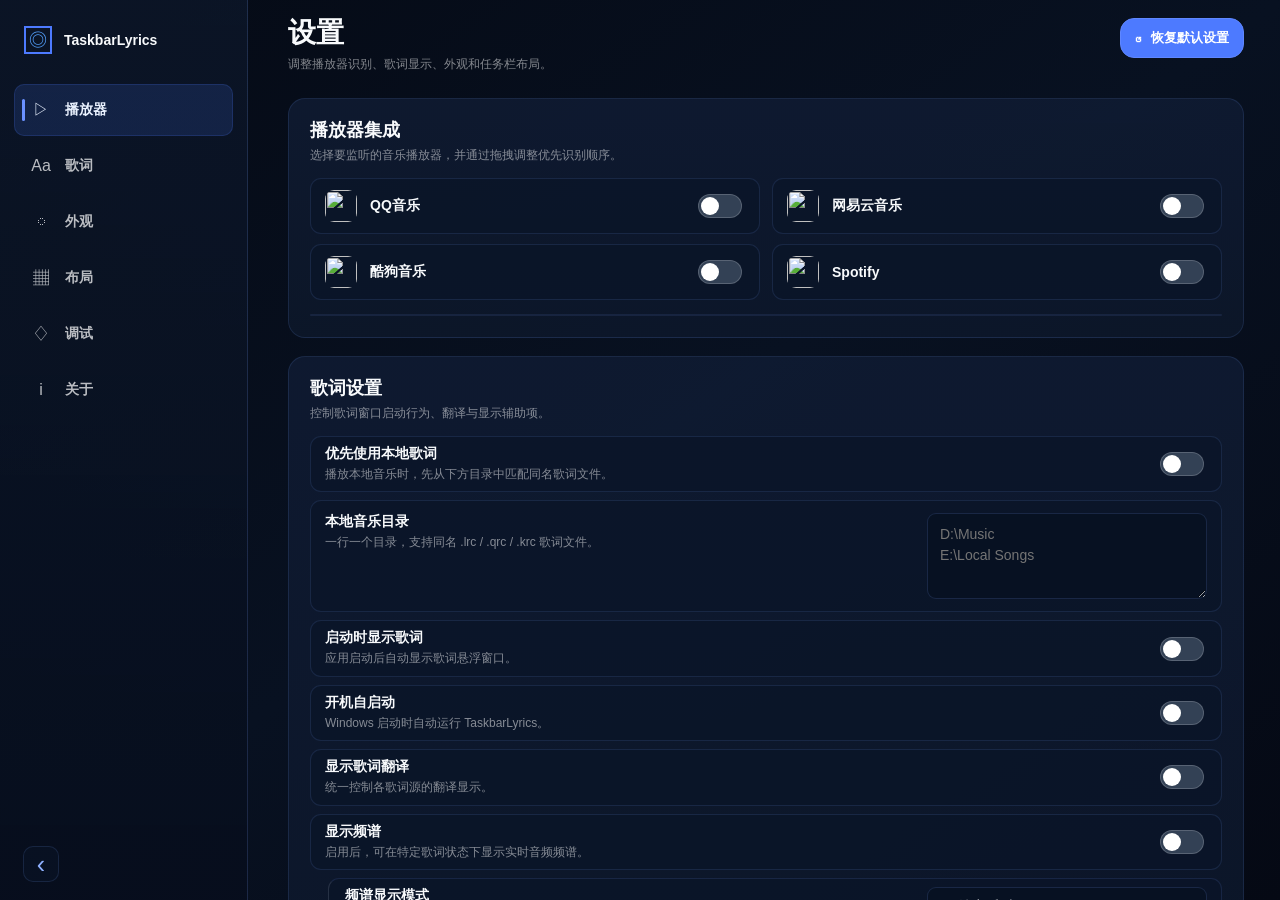
==== commit 4338ea42: "feat: enhance lyrics appearance settings" ====
--- a/TaskbarLyrics.App/Web/Settings/settings.html
+++ b/TaskbarLyrics.App/Web/Settings/settings.html
@@ -55,7 +55,8 @@
             <label class="row"><span><strong>启动时显示歌词</strong><small>应用启动后自动显示歌词悬浮窗口。</small></span><input data-key="showLyricsOnStartup" type="checkbox"></label>
             <label class="row"><span><strong>开机自启动</strong><small>Windows 启动时自动运行 TaskbarLyrics。</small></span><input data-key="startWithWindows" type="checkbox"></label>
             <label class="row"><span><strong>显示歌词翻译</strong><small>统一控制各歌词源的翻译显示。</small></span><input data-key="showLyricTranslation" type="checkbox"></label>
-            <label class="row"><span><strong>纯音乐时显示频谱</strong><small>歌曲识别为纯音乐时，在歌词区域显示实时频谱。</small></span><input data-key="enablePureMusicSpectrum" type="checkbox"></label>
+            <label class="row"><span><strong>显示频谱</strong><small>启用后，可在特定歌词状态下显示实时音频频谱。</small></span><input data-key="enableSpectrum" type="checkbox"></label>
+            <label class="form-row child-row spectrum-child"><span><strong>频谱显示模式</strong><small>选择在哪些歌词状态下显示实时频谱。</small></span><select data-key="spectrumDisplayMode"><option value="PureMusicOnly">仅纯音乐时</option><option value="PureMusicOrNoLyrics">纯音乐或无歌词时</option><option value="Always">始终显示</option></select></label>
             <label class="row"><span><strong>显示背景</strong><small>为歌词窗口启用半透明背景。</small></span><input data-key="showBackground" type="checkbox"></label>
             <label class="row"><span><strong>显示边框</strong><small>为歌词窗口绘制边框，便于深浅背景上分辨。</small></span><input data-key="showBorder" type="checkbox"></label>
           </div>
@@ -65,7 +66,10 @@
           <h2>外观</h2>
           <p class="section-desc">调整歌词字体、字号和文字颜色。</p>
           <div class="rows">
-            <label class="form-row"><strong>字号</strong><div class="stepper" data-key="fontSize" data-min="10" data-max="40" data-step="1" data-decimals="0"><button data-step="-1">-</button><input data-key="fontSize" inputmode="decimal"><button data-step="1">+</button></div></label>
+            <div class="form-row size-row"><span><strong>字号</strong><small>控制歌词文字大小。</small></span><div class="size-control"><div class="stepper" data-key="fontSize" data-safe-key="useSafeFontSizeRange" data-safe-min="10" data-safe-max="24" data-extended-min="6" data-extended-max="96" data-step="1" data-decimals="0"><button type="button" data-step="-1">-</button><input data-key="fontSize" inputmode="decimal"><button type="button" data-step="1">+</button></div><label class="mini-switch"><span>安全范围</span><input data-key="useSafeFontSizeRange" type="checkbox"></label></div></div>
+            <div class="form-row size-row"><span><strong>封面大小</strong><small>控制歌词窗口左侧封面尺寸。</small></span><div class="size-control"><div class="stepper" data-key="coverSize" data-safe-key="useSafeCoverSizeRange" data-safe-min="20" data-safe-max="40" data-extended-min="12" data-extended-max="200" data-step="1" data-decimals="0"><button type="button" data-step="-1">-</button><input data-key="coverSize" inputmode="decimal"><button type="button" data-step="1">+</button></div><label class="mini-switch"><span>安全范围</span><input data-key="useSafeCoverSizeRange" type="checkbox"></label></div></div>
+            <div class="form-row"><span><strong>封面间距</strong><small>控制封面和歌词之间的距离。</small></span><div class="stepper" data-key="coverGap" data-min="0" data-max="240" data-step="1" data-decimals="0"><button type="button" data-step="-1">-</button><input data-key="coverGap" inputmode="decimal"><button type="button" data-step="1">+</button></div></div>
+            <div class="form-row"><span><strong>封面圆角</strong><small>控制封面边角的圆润程度。</small></span><div class="range-control"><input data-key="coverCornerRadius" type="range" min="0" max="20" step="1"><output data-value-for="coverCornerRadius">0 px</output></div></div>
             <label class="form-row"><strong>字体</strong><select data-key="fontFamily"></select></label>
             <label class="form-row"><strong>字重</strong><select data-key="fontWeight"><option value="Light">细体</option><option value="Normal">常规</option><option value="Medium">中等</option><option value="SemiBold">半粗体</option><option value="Bold">粗体</option></select></label>
             <div class="form-row"><strong>文字颜色</strong><div class="color-mode-control"><select data-key="foregroundColorMode"><option value="Dark">深色</option><option value="Light">浅色</option><option value="Custom">自定义</option></select><button id="colorPicker" class="color-control" type="button"><span id="colorSwatch" class="swatch"></span><span id="colorValue">#FFFFFFFF</span><i>✎</i></button></div></div>
@@ -77,11 +81,11 @@
           <h2>窗口设置</h2>
           <p class="section-desc">调整任务栏歌词窗口的位置、宽度与透明度。</p>
           <div class="rows">
-            <label class="form-row"><span><strong>背景不透明度</strong><small>范围 0 到 1，数值越大背景越不透明。</small></span><div class="stepper" data-key="backgroundOpacity" data-min="0" data-max="1" data-step="0.05" data-decimals="2"><button data-step="-1">-</button><input data-key="backgroundOpacity" inputmode="decimal"><button data-step="1">+</button></div></label>
-            <label class="form-row"><strong>窗口宽度 (px)</strong><div class="stepper" data-key="windowWidth" data-min="320" data-max="1400" data-step="10" data-decimals="0"><button data-step="-1">-</button><input data-key="windowWidth" inputmode="decimal"><button data-step="1">+</button></div></label>
+            <div class="form-row"><span><strong>背景不透明度</strong><small>范围 0 到 1，数值越大背景越不透明。</small></span><div class="stepper" data-key="backgroundOpacity" data-min="0" data-max="1" data-step="0.05" data-decimals="2"><button type="button" data-step="-1">-</button><input data-key="backgroundOpacity" inputmode="decimal"><button type="button" data-step="1">+</button></div></div>
+            <div class="form-row"><strong>窗口宽度 (px)</strong><div class="stepper" data-key="windowWidth" data-min="320" data-max="1400" data-step="10" data-decimals="0"><button type="button" data-step="-1">-</button><input data-key="windowWidth" inputmode="decimal"><button type="button" data-step="1">+</button></div></div>
             <label class="form-row"><strong>水平锚点</strong><select data-key="horizontalAnchor"><option value="Left">左侧</option><option value="Center">居中</option><option value="Right">右侧</option></select></label>
-            <label class="form-row"><strong>X 偏移 (px)</strong><div class="stepper" data-key="xOffset" data-min="-2000" data-max="2000" data-step="10" data-decimals="0"><button data-step="-1">-</button><input data-key="xOffset" inputmode="decimal"><button data-step="1">+</button></div></label>
-            <label class="form-row"><strong>Y 偏移 (px)</strong><div class="stepper" data-key="yOffset" data-min="-2000" data-max="2000" data-step="10" data-decimals="0"><button data-step="-1">-</button><input data-key="yOffset" inputmode="decimal"><button data-step="1">+</button></div></label>
+            <div class="form-row"><strong>X 偏移 (px)</strong><div class="stepper" data-key="xOffset" data-min="-2000" data-max="2000" data-step="10" data-decimals="0"><button type="button" data-step="-1">-</button><input data-key="xOffset" inputmode="decimal"><button type="button" data-step="1">+</button></div></div>
+            <div class="form-row"><strong>Y 偏移 (px)</strong><div class="stepper" data-key="yOffset" data-min="-2000" data-max="2000" data-step="10" data-decimals="0"><button type="button" data-step="-1">-</button><input data-key="yOffset" inputmode="decimal"><button type="button" data-step="1">+</button></div></div>
             <label class="row"><span><strong>强制歌词置顶</strong><small>启用后歌词窗口将保持最高优先级，会覆盖在全屏应用之上。关闭时不会遮挡全屏应用。</small></span><input data-key="forceAlwaysOnTop" type="checkbox"></label>
           </div>
         </section>
@@ -112,6 +116,7 @@
               <div><span>主要依赖</span><strong>WPF-UI / WebView2 / Lyricify</strong></div>
             </div>
             <div class="update-box">
+              <label class="row compact-row"><span><strong>自动检查更新</strong><small>每天最多检查一次，发现新版本时通过系统通知提醒。</small></span><input data-key="autoCheckUpdates" type="checkbox"></label>
               <small id="updateStatus">从 GitHub Releases 检查是否有新版本。</small>
               <div class="update-actions">
                 <button id="checkUpdateButton" class="primary wide" type="button">检查更新</button>
--- a/TaskbarLyrics.App/Web/Settings/settings.css
+++ b/TaskbarLyrics.App/Web/Settings/settings.css
@@ -436,6 +436,22 @@
   padding: 8px 14px;
 }
 
+.child-row {
+  margin-left: 18px;
+  padding-left: 16px;
+  border-left: 1px solid rgba(148, 163, 184, .2);
+}
+
+.child-row.disabled {
+  opacity: .52;
+}
+
+.compact-row {
+  grid-template-columns: 1fr auto;
+  width: 100%;
+  padding: 0;
+}
+
 strong {
   font-size: 14px;
   font-weight: 640;
@@ -475,6 +491,11 @@
   border-color: #6b91ff;
 }
 
+input[type="checkbox"]:disabled {
+  cursor: not-allowed;
+  filter: grayscale(.2);
+}
+
 input[type="checkbox"]:active {
   transform: scale(.96);
 }
@@ -486,6 +507,7 @@
 select,
 textarea,
 .stepper,
+.range-control,
 .color-control {
   width: 280px;
   height: 38px;
@@ -507,6 +529,43 @@
   gap: 8px;
 }
 
+.size-control {
+  width: 280px;
+  display: grid;
+  grid-template-columns: 1fr auto;
+  align-items: center;
+  gap: 10px;
+}
+
+.size-control .stepper {
+  width: 100%;
+}
+
+.mini-switch {
+  display: inline-grid;
+  grid-template-columns: auto auto;
+  align-items: center;
+  gap: 7px;
+  color: rgba(226, 232, 240, .78);
+  font-size: 12px;
+  white-space: nowrap;
+}
+
+.mini-switch input[type="checkbox"] {
+  width: 34px;
+  height: 20px;
+  padding: 2px;
+}
+
+.mini-switch input[type="checkbox"]::after {
+  width: 14px;
+  height: 14px;
+}
+
+.mini-switch input[type="checkbox"]:checked::after {
+  transform: translateX(14px);
+}
+
 .color-mode-control select,
 .color-mode-control .color-control {
   width: 100%;
@@ -529,6 +588,7 @@
 select:focus,
 textarea:focus,
 .stepper:focus-within,
+.range-control:focus-within,
 .color-control:focus-within {
   border-color: var(--focus);
   transform: translateY(-1px);
@@ -583,6 +643,28 @@
   background: transparent;
   color: #f8fafc;
   text-align: center;
+}
+
+.range-control {
+  display: grid;
+  grid-template-columns: 1fr 48px;
+  align-items: center;
+  gap: 12px;
+  padding: 0 12px;
+}
+
+.range-control input[type="range"] {
+  width: 100%;
+  height: 22px;
+  margin: 0;
+  accent-color: #6f92ff;
+}
+
+.range-control output {
+  color: #f8fafc;
+  font-size: 13px;
+  font-weight: 650;
+  text-align: right;
 }
 
 .color-control {
